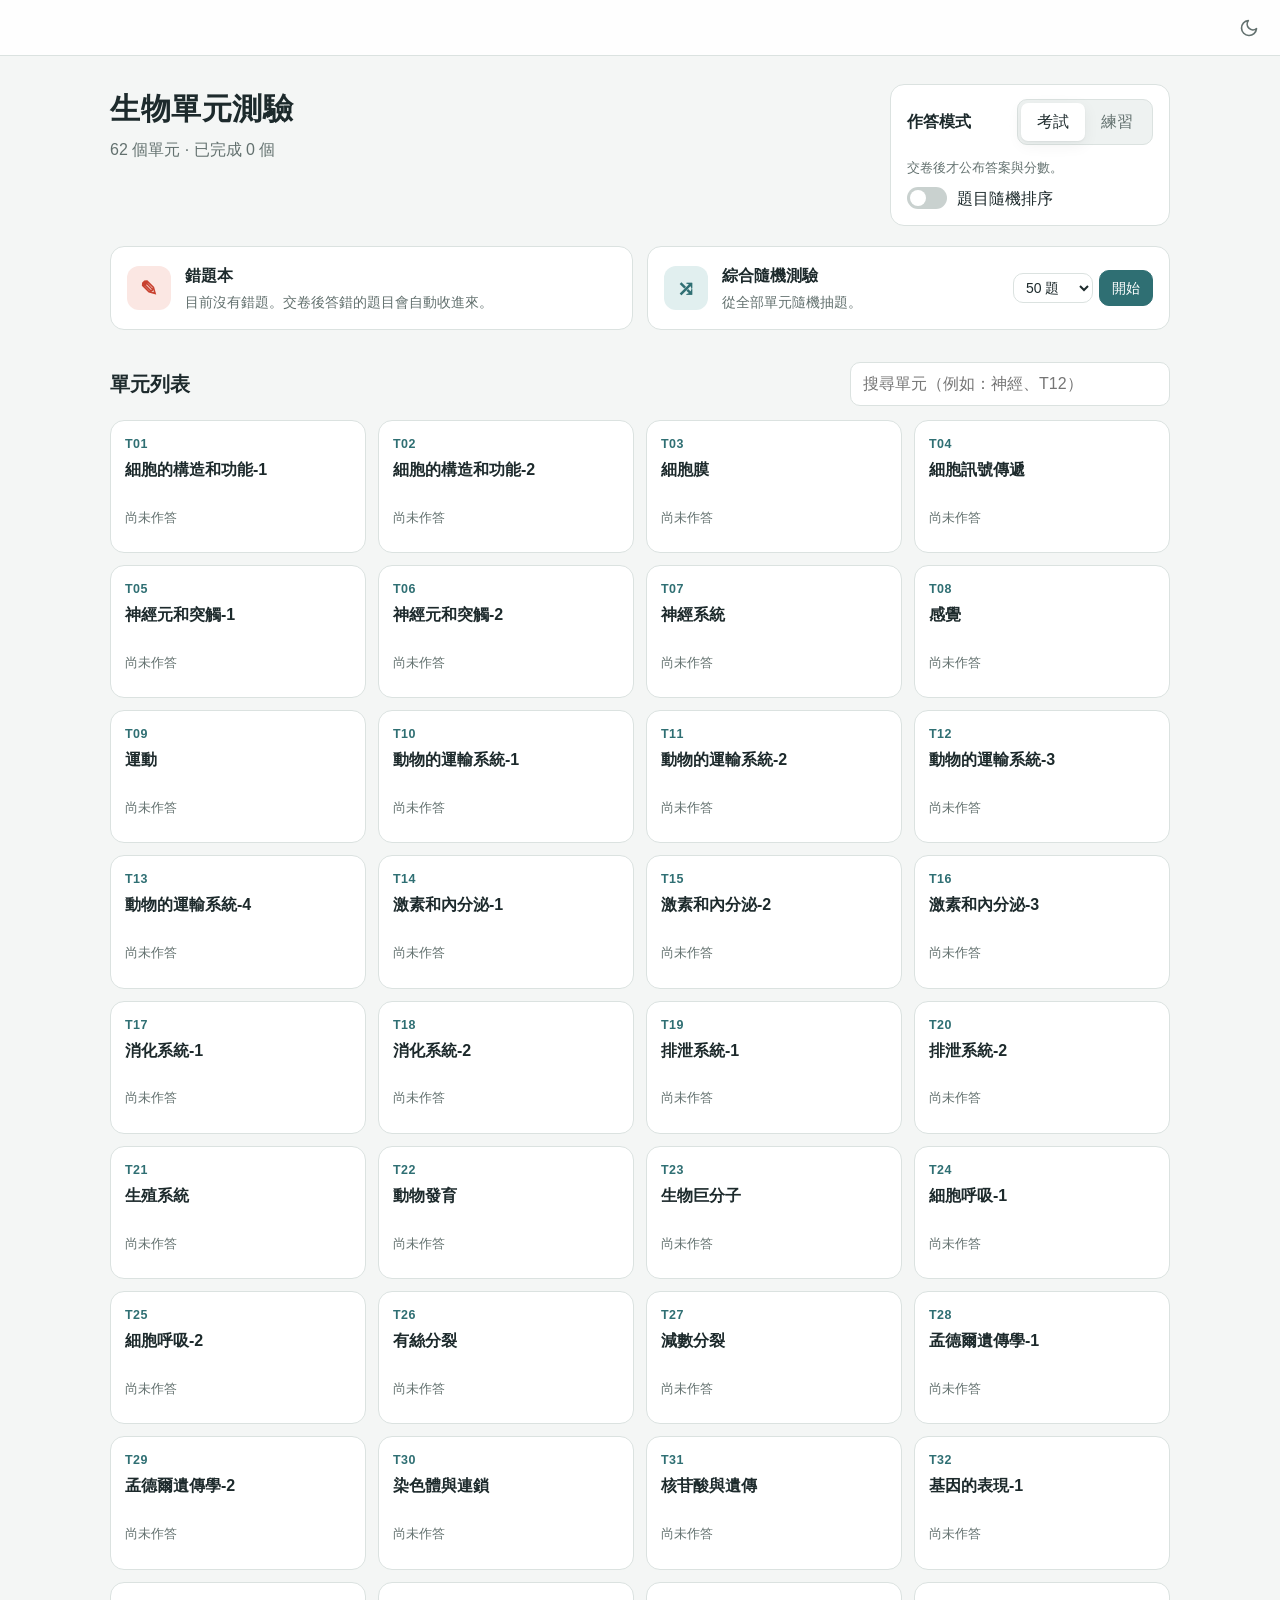
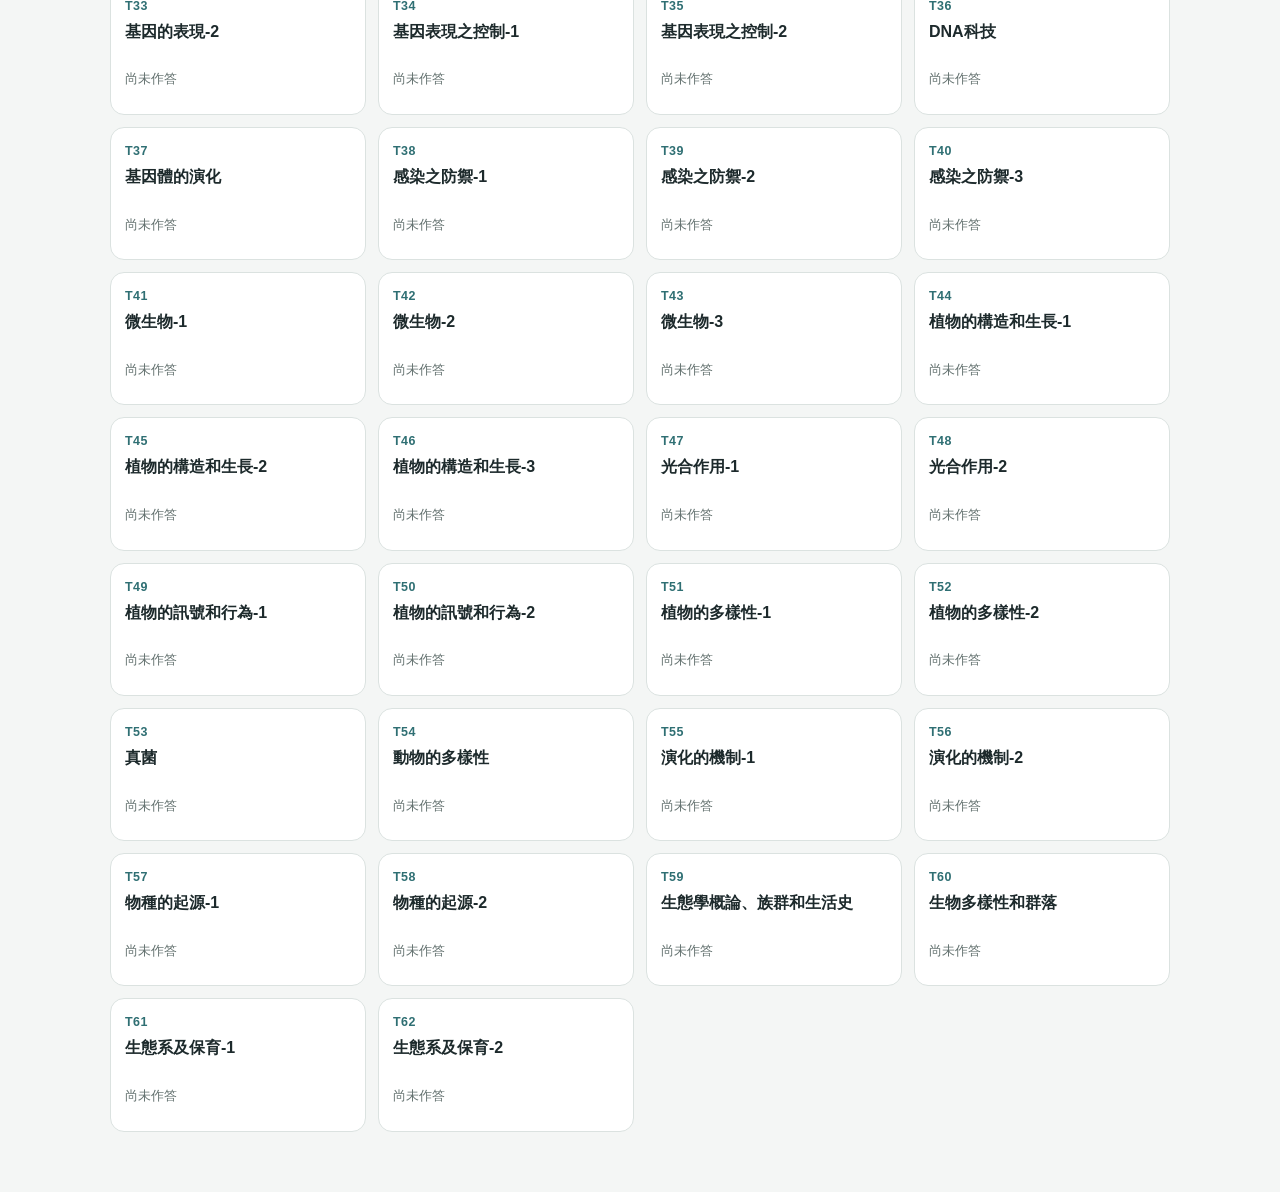
==== index.html @ 356a54e3 "優化測驗系統版面與功能 - 首頁改為單元卡片，可搜尋並顯示最佳成績 - 新增考試／練習模式、題目隨機排序、計時 - 作答進度自動保存，重新整理可續作 - 交卷後成績頁、逐題檢討、重做錯題 - 跨單元錯" ====
<!DOCTYPE html>
<html lang="zh-Hant">
<head>
    <meta charset="UTF-8">
    <meta name="viewport" content="width=device-width, initial-scale=1.0">
    <meta name="theme-color" content="#2f5d62">
    <title>生物單元測驗</title>
    <link rel="stylesheet" href="styles.css">
</head>
<body>
    <header class="topbar">
        <button class="icon-btn" id="homeBtn" title="回首頁" aria-label="回首頁">
            <svg viewBox="0 0 24 24" width="20" height="20" fill="none" stroke="currentColor" stroke-width="2" stroke-linecap="round" stroke-linejoin="round"><path d="M3 10.5 12 3l9 7.5"/><path d="M5 9.5V21h14V9.5"/></svg>
        </button>
        <div class="topbar-title" id="topbarTitle">生物單元測驗</div>
        <div class="topbar-right">
            <span class="timer" id="timer" hidden>00:00</span>
            <button class="icon-btn" id="themeBtn" title="切換深色／淺色" aria-label="切換深色／淺色">
                <svg viewBox="0 0 24 24" width="20" height="20" fill="none" stroke="currentColor" stroke-width="2" stroke-linecap="round" stroke-linejoin="round"><path d="M21 12.8A9 9 0 1 1 11.2 3a7 7 0 0 0 9.8 9.8z"/></svg>
            </button>
        </div>
        <div class="topbar-progress" id="topbarProgress"><span></span></div>
    </header>

    <!-- 首頁 -->
    <section id="view-home" class="view" hidden></section>

    <!-- 作答／檢討 -->
    <section id="view-quiz" class="view" hidden>
        <div class="quiz-layout">
            <aside class="navpanel" id="navpanel" aria-label="題目導覽">
                <div class="navpanel-head">
                    <div class="navpanel-stats" id="navStats"></div>
                    <button class="icon-btn only-mobile" id="closeNavBtn" aria-label="關閉">✕</button>
                </div>
                <div class="seg small" id="reviewFilter" hidden>
                    <button data-filter="all" class="active">全部</button>
                    <button data-filter="wrong">錯題</button>
                    <button data-filter="marked">標記</button>
                </div>
                <div class="qgrid" id="qgrid"></div>
                <div class="legend" id="legend"></div>
                <button class="btn primary block" id="submitBtn">交卷並計分</button>
                <button class="btn block" id="toResultBtn" hidden>查看成績</button>
            </aside>
            <div class="nav-backdrop" id="navBackdrop" hidden></div>
            <main class="qpanel">
                <article class="qcard" id="qcard"></article>
                <div class="qactions">
                    <button class="btn" id="prevBtn">← 上一題</button>
                    <button class="btn only-mobile" id="openNavBtn">題號</button>
                    <button class="btn" id="markBtn">☆ 標記</button>
                    <button class="btn primary" id="nextBtn">下一題 →</button>
                </div>
                <p class="kbd-hint">快捷鍵：<kbd>←</kbd><kbd>→</kbd> 換題　<kbd>1</kbd>–<kbd>5</kbd> 或 <kbd>A</kbd>–<kbd>E</kbd> 選答　<kbd>M</kbd> 標記　<kbd>Enter</kbd> 確認答案（練習模式）</p>
            </main>
        </div>
    </section>

    <!-- 成績 -->
    <section id="view-result" class="view" hidden></section>

    <dialog id="modal" class="modal">
        <form method="dialog">
            <h3 id="modalTitle"></h3>
            <div id="modalBody"></div>
            <div class="modal-actions" id="modalActions"></div>
        </form>
    </dialog>

    <dialog id="lightbox" class="lightbox">
        <form method="dialog"><button class="lightbox-close" aria-label="關閉">✕</button></form>
        <img id="lightboxImg" alt="放大圖片">
    </dialog>

    <div class="toast" id="toast" role="status" aria-live="polite"></div>

    <script src="script.js"></script>
</body>
</html>
---- styles.css ----
/* ========== 色彩與尺寸 ========== */
:root {
    --bg: #f4f6f5;
    --surface: #ffffff;
    --surface-2: #eef2f1;
    --border: #dbe2e0;
    --text: #1d2a2c;
    --muted: #63716f;
    --primary: #2f6f73;
    --primary-hover: #245a5d;
    --primary-soft: #e1efef;
    --on-primary: #ffffff;
    --ok: #1e8a4c;
    --ok-soft: #e3f4ea;
    --bad: #c8412f;
    --bad-soft: #fbe7e3;
    --warn: #b7791f;
    --mark: #e0a100;
    --blank: #c9d1cf;
    --shadow: 0 1px 2px rgba(20, 40, 40, .06), 0 4px 16px rgba(20, 40, 40, .06);
    --radius: 14px;
    --radius-sm: 10px;
    --topbar-h: 56px;
    color-scheme: light;
}

@media (prefers-color-scheme: dark) {
    :root:not([data-theme="light"]) {
        --bg: #111716;
        --surface: #182120;
        --surface-2: #1f2a29;
        --border: #2c3a38;
        --text: #e4ecea;
        --muted: #92a19e;
        --primary: #5fb3b3;
        --primary-hover: #77c4c4;
        --primary-soft: #1c3434;
        --on-primary: #0d1716;
        --ok: #4cc27f;
        --ok-soft: #173323;
        --bad: #f0715f;
        --bad-soft: #3a1f1b;
        --warn: #e0a64a;
        --mark: #f2c14e;
        --blank: #3a4846;
        --shadow: 0 1px 2px rgba(0, 0, 0, .3), 0 6px 20px rgba(0, 0, 0, .25);
        color-scheme: dark;
    }
}

:root[data-theme="dark"] {
    --bg: #111716;
    --surface: #182120;
    --surface-2: #1f2a29;
    --border: #2c3a38;
    --text: #e4ecea;
    --muted: #92a19e;
    --primary: #5fb3b3;
    --primary-hover: #77c4c4;
    --primary-soft: #1c3434;
    --on-primary: #0d1716;
    --ok: #4cc27f;
    --ok-soft: #173323;
    --bad: #f0715f;
    --bad-soft: #3a1f1b;
    --warn: #e0a64a;
    --mark: #f2c14e;
    --blank: #3a4846;
    --shadow: 0 1px 2px rgba(0, 0, 0, .3), 0 6px 20px rgba(0, 0, 0, .25);
    color-scheme: dark;
}

/* ========== 基礎 ========== */
* { box-sizing: border-box; }

html { -webkit-text-size-adjust: 100%; }

body {
    margin: 0;
    background: var(--bg);
    color: var(--text);
    font-family: -apple-system, BlinkMacSystemFont, "Segoe UI", "PingFang TC", "Noto Sans TC", "Microsoft JhengHei", sans-serif;
    font-size: 16px;
    line-height: 1.6;
    min-height: 100vh;
}

button, input, select { font: inherit; color: inherit; }
button { cursor: pointer; }
[hidden] { display: none !important; }
.muted { color: var(--muted); }
.small { font-size: .875rem; }
.ok { color: var(--ok); }
.bad { color: var(--bad); }
.error { color: var(--bad); text-align: center; padding: 40px 0; }

kbd {
    display: inline-block;
    min-width: 1.6em;
    padding: 0 .35em;
    margin: 0 1px;
    border: 1px solid var(--border);
    border-bottom-width: 2px;
    border-radius: 5px;
    background: var(--surface);
    font-family: inherit;
    font-size: .8em;
    text-align: center;
}

:focus-visible { outline: 2px solid var(--primary); outline-offset: 2px; }

/* ========== 按鈕 ========== */
.btn {
    display: inline-flex;
    align-items: center;
    justify-content: center;
    gap: 6px;
    padding: 10px 18px;
    border: 1px solid var(--border);
    border-radius: var(--radius-sm);
    background: var(--surface);
    font-weight: 500;
    transition: background .15s, border-color .15s, transform .1s;
    white-space: nowrap;
}
.btn:hover:not(:disabled) { background: var(--surface-2); }
.btn:active:not(:disabled) { transform: translateY(1px); }
.btn:disabled { opacity: .45; cursor: not-allowed; }
.btn.primary { background: var(--primary); border-color: var(--primary); color: var(--on-primary); }
.btn.primary:hover:not(:disabled) { background: var(--primary-hover); border-color: var(--primary-hover); }
.btn.danger.primary { background: var(--bad); border-color: var(--bad); color: #fff; }
.btn.ghost { background: transparent; border-color: transparent; color: var(--muted); }
.btn.ghost:hover { background: var(--surface-2); color: var(--text); }
.btn.small { padding: 6px 12px; font-size: .875rem; }
.btn.block { width: 100%; }
.btn.marked { color: var(--mark); border-color: var(--mark); }

.icon-btn {
    display: inline-grid;
    place-items: center;
    width: 38px;
    height: 38px;
    border: 0;
    border-radius: 10px;
    background: transparent;
    color: var(--muted);
}
.icon-btn:hover { background: var(--surface-2); color: var(--text); }

.seg {
    display: inline-flex;
    padding: 3px;
    border-radius: 10px;
    background: var(--surface-2);
    border: 1px solid var(--border);
}
.seg button {
    border: 0;
    background: transparent;
    padding: 6px 16px;
    border-radius: 7px;
    color: var(--muted);
    font-weight: 500;
}
.seg button.active { background: var(--surface); color: var(--text); box-shadow: var(--shadow); }
.seg.small { width: 100%; }
.seg.small button { flex: 1; padding: 4px 8px; font-size: .85rem; }

.select, .search {
    border: 1px solid var(--border);
    border-radius: var(--radius-sm);
    background: var(--surface);
    padding: 8px 12px;
}
.select.small { padding: 5px 8px; font-size: .875rem; }

.switch { display: inline-flex; align-items: center; gap: 10px; cursor: pointer; user-select: none; }
.switch input { position: absolute; opacity: 0; pointer-events: none; }
.switch-track {
    position: relative;
    width: 40px;
    height: 22px;
    border-radius: 11px;
    background: var(--blank);
    transition: background .2s;
    flex-shrink: 0;
}
.switch-track::after {
    content: "";
    position: absolute;
    top: 3px;
    left: 3px;
    width: 16px;
    height: 16px;
    border-radius: 50%;
    background: #fff;
    transition: transform .2s;
}
.switch input:checked + .switch-track { background: var(--primary); }
.switch input:checked + .switch-track::after { transform: translateX(18px); }
.switch input:focus-visible + .switch-track { outline: 2px solid var(--primary); outline-offset: 2px; }

.chip {
    display: inline-block;
    padding: 2px 10px;
    border-radius: 999px;
    background: var(--primary-soft);
    color: var(--primary);
    font-size: .8rem;
    font-weight: 600;
}
.chip.multi { background: #fff1d6; color: #9a5b00; }
:root[data-theme="dark"] .chip.multi { background: #3a2e14; color: var(--mark); }
@media (prefers-color-scheme: dark) { :root:not([data-theme="light"]) .chip.multi { background: #3a2e14; color: var(--mark); } }
.chip.ghost { background: var(--surface-2); color: var(--muted); font-weight: 500; }

.badge {
    padding: 1px 8px;
    border-radius: 999px;
    background: var(--warn);
    color: #fff;
    font-size: .72rem;
    font-weight: 600;
}

/* ========== 頂欄 ========== */
.topbar {
    position: sticky;
    top: 0;
    z-index: 30;
    display: flex;
    align-items: center;
    gap: 8px;
    height: var(--topbar-h);
    padding: 0 12px;
    background: color-mix(in srgb, var(--surface) 88%, transparent);
    backdrop-filter: blur(10px);
    -webkit-backdrop-filter: blur(10px);
    border-bottom: 1px solid var(--border);
}
.topbar-title {
    flex: 1;
    min-width: 0;
    font-weight: 700;
    white-space: nowrap;
    overflow: hidden;
    text-overflow: ellipsis;
}
body[data-view="home"] .topbar-title { padding-left: 6px; }
.topbar-right { display: flex; align-items: center; gap: 4px; }
.timer {
    font-variant-numeric: tabular-nums;
    font-weight: 600;
    color: var(--muted);
    padding: 4px 10px;
    border-radius: 8px;
    background: var(--surface-2);
    font-size: .9rem;
}
.topbar-progress {
    position: absolute;
    left: 0;
    right: 0;
    bottom: -1px;
    height: 3px;
}
.topbar-progress span {
    display: block;
    height: 100%;
    width: 0;
    background: var(--primary);
    transition: width .3s ease;
}

/* ========== 首頁 ========== */
.home { max-width: 1100px; margin: 0 auto; padding: 28px 20px 60px; }

.hero {
    display: flex;
    justify-content: space-between;
    align-items: flex-start;
    gap: 20px;
    flex-wrap: wrap;
    margin-bottom: 20px;
}
.hero h1 { margin: 0; font-size: 1.9rem; letter-spacing: .02em; }
.hero p { margin: 4px 0 0; }

.settings-card {
    background: var(--surface);
    border: 1px solid var(--border);
    border-radius: var(--radius);
    padding: 14px 16px;
    min-width: 280px;
    display: flex;
    flex-direction: column;
    gap: 8px;
}
.setting { display: flex; align-items: center; justify-content: space-between; gap: 12px; }
.setting-label { font-weight: 600; }
.setting-desc { margin: 0; font-size: .82rem; }

.resume {
    display: flex;
    justify-content: space-between;
    align-items: center;
    gap: 16px;
    flex-wrap: wrap;
    padding: 16px 18px;
    margin-bottom: 20px;
    border-radius: var(--radius);
    background: var(--primary-soft);
    border: 1px solid color-mix(in srgb, var(--primary) 30%, transparent);
}
.resume-label { font-size: .78rem; font-weight: 700; color: var(--primary); letter-spacing: .05em; }
.resume-title { font-weight: 700; font-size: 1.1rem; }
.resume-actions { display: flex; gap: 8px; }

.tools {
    display: grid;
    grid-template-columns: repeat(auto-fit, minmax(300px, 1fr));
    gap: 14px;
    margin-bottom: 32px;
}
.tool-card {
    display: flex;
    align-items: center;
    gap: 14px;
    padding: 16px;
    background: var(--surface);
    border: 1px solid var(--border);
    border-radius: var(--radius);
}
.tool-icon {
    display: grid;
    place-items: center;
    width: 44px;
    height: 44px;
    flex-shrink: 0;
    border-radius: 12px;
    font-size: 1.3rem;
    font-weight: 700;
}
.tool-icon.wrong { background: var(--bad-soft); color: var(--bad); }
.tool-icon.random { background: var(--primary-soft); color: var(--primary); }
.tool-body { flex: 1; min-width: 0; }
.tool-body h3 { margin: 0; font-size: 1rem; }
.tool-body p { margin: 2px 0 0; }
.tool-actions { display: flex; gap: 6px; align-items: center; flex-shrink: 0; }

.units-head {
    display: flex;
    justify-content: space-between;
    align-items: center;
    gap: 12px;
    flex-wrap: wrap;
    margin-bottom: 14px;
}
.units-head h2 { margin: 0; font-size: 1.25rem; }
.search { width: min(320px, 100%); }

.units {
    display: grid;
    grid-template-columns: repeat(auto-fill, minmax(220px, 1fr));
    gap: 12px;
}
.unit {
    display: flex;
    flex-direction: column;
    gap: 4px;
    text-align: left;
    padding: 14px 14px 12px;
    background: var(--surface);
    border: 1px solid var(--border);
    border-radius: var(--radius);
    transition: border-color .15s, box-shadow .15s, transform .15s;
}
@media (hover: hover) {
    .unit:hover { border-color: var(--primary); box-shadow: var(--shadow); transform: translateY(-2px); }
}
.unit-top { display: flex; justify-content: space-between; align-items: center; }
.unit-id { font-size: .78rem; font-weight: 700; color: var(--primary); letter-spacing: .04em; }
.unit-name { font-weight: 600; line-height: 1.4; min-height: 2.8em; }
.unit-meta { font-size: .8rem; color: var(--muted); }
.unit-meta b { color: var(--text); }
.unit-bar { height: 4px; border-radius: 2px; background: var(--surface-2); overflow: hidden; margin-top: 4px; }
.unit-bar span { display: block; height: 100%; background: var(--blank); }
.unit.good .unit-bar span { background: var(--ok); }
.unit.ok .unit-bar span { background: var(--warn); }
.unit.low .unit-bar span { background: var(--bad); }
.empty { grid-column: 1 / -1; text-align: center; padding: 30px 0; }

/* ========== 作答版面 ========== */
.quiz-layout {
    display: grid;
    grid-template-columns: 280px minmax(0, 1fr);
    gap: 24px;
    max-width: 1200px;
    margin: 0 auto;
    padding: 24px 20px 40px;
}

.navpanel {
    position: sticky;
    top: calc(var(--topbar-h) + 24px);
    align-self: start;
    max-height: calc(100vh - var(--topbar-h) - 48px);
    display: flex;
    flex-direction: column;
    gap: 14px;
    padding: 16px;
    background: var(--surface);
    border: 1px solid var(--border);
    border-radius: var(--radius);
}
.navpanel-head { display: flex; justify-content: space-between; align-items: center; }
.navpanel-stats { font-size: .9rem; color: var(--muted); }
.navpanel-stats b { color: var(--text); font-size: 1.05rem; }

.qgrid {
    display: grid;
    grid-template-columns: repeat(auto-fill, minmax(38px, 1fr));
    gap: 6px;
    overflow-y: auto;
    padding: 3px;
    margin: -3px;
}
.qnum {
    position: relative;
    aspect-ratio: 1;
    min-height: 36px;
    border: 1px solid var(--border);
    border-radius: 8px;
    background: var(--surface);
    font-size: .85rem;
    font-weight: 600;
    font-variant-numeric: tabular-nums;
    color: var(--muted);
    transition: background .15s, transform .1s;
}
.qnum:hover { border-color: var(--primary); }
.qnum.st-answered { background: var(--primary); border-color: var(--primary); color: var(--on-primary); }
.qnum.st-correct { background: var(--ok-soft); border-color: var(--ok); color: var(--ok); }
.qnum.st-wrong { background: var(--bad-soft); border-color: var(--bad); color: var(--bad); }
.qnum.current { outline: 2px solid var(--text); outline-offset: 1px; }
.qnum.marked::after {
    content: "";
    position: absolute;
    top: -3px;
    right: -3px;
    width: 10px;
    height: 10px;
    border-radius: 50%;
    background: var(--mark);
    border: 2px solid var(--surface);
}

.legend { display: flex; flex-wrap: wrap; gap: 4px 12px; font-size: .78rem; color: var(--muted); }
.legend span { display: inline-flex; align-items: center; gap: 5px; }
.dot { width: 10px; height: 10px; border-radius: 3px; border: 1px solid var(--border); display: inline-block; }
.dot.st-answered { background: var(--primary); border-color: var(--primary); }
.dot.st-correct { background: var(--ok-soft); border-color: var(--ok); }
.dot.st-wrong { background: var(--bad-soft); border-color: var(--bad); }
.dot.st-blank { background: var(--surface); }
.dot.marked { background: var(--mark); border-color: var(--mark); border-radius: 50%; }

.qpanel { min-width: 0; }

.qcard {
    background: var(--surface);
    border: 1px solid var(--border);
    border-radius: var(--radius);
    padding: 26px 28px;
    box-shadow: var(--shadow);
    scroll-margin-top: calc(var(--topbar-h) + 12px);
}
.qcard.enter { animation: cardIn .25s ease-out; }
@keyframes cardIn {
    from { opacity: 0; transform: translateY(6px); }
    to { opacity: 1; transform: none; }
}
@media (prefers-reduced-motion: reduce) { .qcard.enter { animation: none; } }

.qmeta { display: flex; align-items: center; flex-wrap: wrap; gap: 8px; margin-bottom: 12px; }
.qno { font-weight: 700; color: var(--primary); }
.qno small { color: var(--muted); font-weight: 500; }
.qtext { margin: 0 0 16px; font-size: 1.2rem; font-weight: 600; line-height: 1.65; white-space: pre-line; }
.hint { margin: -6px 0 12px; }

.qimages { display: flex; flex-wrap: wrap; gap: 10px; margin-bottom: 16px; }
.question-image {
    max-width: 100%;
    max-height: 360px;
    border-radius: 8px;
    border: 1px solid var(--border);
    background: #fff;
    cursor: zoom-in;
}
.option-image {
    display: block;
    max-width: 100%;
    max-height: 200px;
    margin-top: 6px;
    border-radius: 6px;
    background: #fff;
    cursor: zoom-in;
}

.options { display: flex; flex-direction: column; gap: 10px; }
.opt {
    display: flex;
    align-items: flex-start;
    gap: 12px;
    width: 100%;
    padding: 12px 14px;
    text-align: left;
    background: var(--surface);
    border: 1.5px solid var(--border);
    border-radius: var(--radius-sm);
    line-height: 1.55;
    transition: border-color .15s, background .15s;
}
@media (hover: hover) {
    .opt:hover:not([aria-disabled]) { border-color: var(--primary); background: var(--surface-2); }
}
.opt[aria-disabled] { cursor: default; }
.opt-key {
    display: grid;
    place-items: center;
    flex-shrink: 0;
    width: 28px;
    height: 28px;
    border-radius: 50%;
    border: 1.5px solid var(--border);
    font-weight: 700;
    font-size: .9rem;
    color: var(--muted);
    transition: all .15s;
}
.opt-key.square { border-radius: 7px; }
.opt-text { flex: 1; min-width: 0; padding-top: 1px; overflow-wrap: anywhere; }
.opt-flag {
    flex-shrink: 0;
    align-self: center;
    font-size: .75rem;
    font-weight: 700;
    padding: 2px 8px;
    border-radius: 999px;
}
.opt-flag.ok { background: var(--ok); color: #fff; }
.opt-flag.bad { background: var(--bad); color: #fff; }

.opt.selected { border-color: var(--primary); background: var(--primary-soft); }
.opt.selected .opt-key { background: var(--primary); border-color: var(--primary); color: var(--on-primary); }
.opt.is-answer { border-color: var(--ok); background: var(--ok-soft); }
.opt.is-answer .opt-key { background: var(--ok); border-color: var(--ok); color: #fff; }
.opt.is-wrong { border-color: var(--bad); background: var(--bad-soft); }
.opt.is-wrong .opt-key { background: var(--bad); border-color: var(--bad); color: #fff; }

#confirmBtn { margin-top: 16px; }

.feedback {
    margin-top: 18px;
    padding: 12px 16px;
    border-radius: var(--radius-sm);
    font-weight: 600;
}
.feedback.correct { background: var(--ok-soft); color: var(--ok); }
.feedback.wrong, .feedback.blank { background: var(--bad-soft); color: var(--bad); }
.feedback .small { font-weight: 500; margin-top: 2px; }

.qactions {
    display: flex;
    gap: 10px;
    margin-top: 16px;
}
.qactions #nextBtn { margin-left: auto; min-width: 120px; }

.kbd-hint { margin: 18px 0 0; font-size: .78rem; color: var(--muted); text-align: center; line-height: 2; }

.only-mobile { display: none !important; }
.nav-backdrop { display: none; }

/* ========== 成績 ========== */
.result { max-width: 960px; margin: 0 auto; padding: 32px 20px 60px; }
.result-hero {
    display: flex;
    gap: 32px;
    align-items: center;
    padding: 28px;
    background: var(--surface);
    border: 1px solid var(--border);
    border-radius: var(--radius);
    box-shadow: var(--shadow);
    flex-wrap: wrap;
}
.ring { position: relative; width: 170px; height: 170px; flex-shrink: 0; margin: 0 auto; }
.ring svg { width: 100%; height: 100%; transform: rotate(-90deg); }
.ring circle { fill: none; stroke-width: 10; }
.ring-bg { stroke: var(--surface-2); }
.ring-fg { stroke: var(--primary); stroke-linecap: round; transition: stroke-dashoffset .8s ease; }
.ring-label {
    position: absolute;
    inset: 0;
    display: flex;
    flex-direction: column;
    align-items: center;
    justify-content: center;
}
.ring-label b { font-size: 2.4rem; line-height: 1; font-variant-numeric: tabular-nums; }
.ring-label span { color: var(--muted); font-size: .85rem; margin-top: 4px; }

.result-summary { flex: 1; min-width: 260px; }
.result-summary h1 { margin: 0; font-size: 1.4rem; }
.lead { margin: 4px 0 16px; color: var(--muted); }
.stats { display: grid; grid-template-columns: repeat(5, 1fr); gap: 8px; margin-bottom: 12px; }
.stat {
    padding: 10px 8px;
    border-radius: var(--radius-sm);
    background: var(--surface-2);
    text-align: center;
}
.stat span { display: block; font-size: .75rem; color: var(--muted); }
.stat b { font-size: 1.2rem; font-variant-numeric: tabular-nums; }
.stat.ok b { color: var(--ok); }
.stat.bad b { color: var(--bad); }
.result-actions { display: flex; flex-wrap: wrap; gap: 8px; margin-top: 16px; }

.section-title { font-size: 1.15rem; margin: 32px 0 12px; }
.wrong-list { display: flex; flex-direction: column; gap: 8px; }
.wrong-item {
    display: grid;
    grid-template-columns: auto 1fr auto;
    align-items: center;
    gap: 14px;
    padding: 12px 14px;
    text-align: left;
    background: var(--surface);
    border: 1px solid var(--border);
    border-radius: var(--radius-sm);
    transition: border-color .15s;
}
.wrong-item:hover { border-color: var(--primary); }
.wrong-no {
    display: grid;
    place-items: center;
    width: 34px;
    height: 34px;
    border-radius: 8px;
    font-weight: 700;
    font-size: .85rem;
}
.wrong-no.st-wrong { background: var(--bad-soft); color: var(--bad); }
.wrong-no.st-blank { background: var(--surface-2); color: var(--muted); }
.wrong-text {
    display: -webkit-box;
    -webkit-line-clamp: 2;
    -webkit-box-orient: vertical;
    overflow: hidden;
    font-size: .92rem;
}
.wrong-ans { display: flex; flex-direction: column; align-items: flex-end; font-size: .82rem; font-weight: 600; white-space: nowrap; }
.all-correct { text-align: center; font-size: 1.2rem; padding: 32px 0; }

/* ========== 對話框 ========== */
.modal {
    width: min(420px, calc(100vw - 32px));
    padding: 22px 22px 18px;
    border: 1px solid var(--border);
    border-radius: var(--radius);
    background: var(--surface);
    color: var(--text);
    box-shadow: 0 20px 60px rgba(0, 0, 0, .25);
}
.modal::backdrop { background: rgba(10, 20, 20, .45); }
.modal h3 { margin: 0 0 8px; font-size: 1.15rem; }
.modal p { margin: 6px 0; }
.modal .warn { color: var(--warn); }
.modal-actions { display: flex; justify-content: flex-end; gap: 8px; margin-top: 18px; }

.lightbox {
    max-width: 96vw;
    max-height: 92vh;
    padding: 0;
    border: 0;
    border-radius: 10px;
    background: #fff;
    overflow: visible;
}
.lightbox::backdrop { background: rgba(0, 0, 0, .8); }
.lightbox img { display: block; max-width: 96vw; max-height: 92vh; object-fit: contain; border-radius: 10px; }
.lightbox-close {
    position: absolute;
    top: -14px;
    right: -14px;
    width: 34px;
    height: 34px;
    border: 0;
    border-radius: 50%;
    background: #fff;
    color: #222;
    box-shadow: 0 2px 8px rgba(0, 0, 0, .3);
}

.toast {
    position: fixed;
    left: 50%;
    bottom: 24px;
    z-index: 100;
    transform: translate(-50%, 20px);
    padding: 10px 18px;
    border-radius: 10px;
    background: var(--text);
    color: var(--bg);
    font-size: .9rem;
    opacity: 0;
    pointer-events: none;
    transition: opacity .2s, transform .2s;
}
.toast.show { opacity: 1; transform: translate(-50%, 0); }

/* ========== 響應式 ========== */
@media (max-width: 900px) {
    .quiz-layout { grid-template-columns: 1fr; padding: 16px 16px 96px; }
    .only-mobile { display: inline-flex !important; }

    .navpanel {
        position: fixed;
        top: auto;
        left: 0;
        right: 0;
        bottom: 0;
        z-index: 50;
        max-height: 75vh;
        border-radius: 18px 18px 0 0;
        border-bottom: 0;
        transform: translateY(105%);
        transition: transform .25s ease;
        box-shadow: 0 -10px 40px rgba(0, 0, 0, .2);
    }
    body.nav-open .navpanel { transform: none; }
    .nav-backdrop {
        display: block;
        position: fixed;
        inset: 0;
        z-index: 40;
        background: rgba(10, 20, 20, .4);
    }

    .qcard { padding: 20px 18px; }
    .qtext { font-size: 1.08rem; }

    .qactions {
        position: fixed;
        left: 0;
        right: 0;
        bottom: 0;
        z-index: 20;
        margin: 0;
        padding: 10px 16px calc(10px + env(safe-area-inset-bottom));
        background: color-mix(in srgb, var(--surface) 94%, transparent);
        backdrop-filter: blur(10px);
        -webkit-backdrop-filter: blur(10px);
        border-top: 1px solid var(--border);
    }
    .qactions .btn { flex: 1; padding: 10px 8px; }
    .qactions #nextBtn { margin-left: 0; min-width: 0; }
    .kbd-hint { display: none; }

    .stats { grid-template-columns: repeat(3, 1fr); }
}

@media (max-width: 560px) {
    .home { padding: 20px 16px 48px; }
    .hero h1 { font-size: 1.5rem; }
    .settings-card { min-width: 0; width: 100%; }
    .tools { grid-template-columns: 1fr; }
    .tool-card { flex-wrap: wrap; }
    .tool-actions { width: 100%; justify-content: flex-end; }
    .units { grid-template-columns: repeat(2, minmax(0, 1fr)); gap: 10px; }
    .unit { padding: 12px; }
    .unit-name { font-size: .92rem; }
    .search { width: 100%; }
    .result { padding: 20px 16px 48px; }
    .result-hero { padding: 20px; gap: 20px; }
    .ring { width: 140px; height: 140px; }
    .ring-label b { font-size: 2rem; }
    .result-actions .btn { flex: 1 1 calc(50% - 8px); }
    .wrong-item { grid-template-columns: auto 1fr; }
    .wrong-ans { grid-column: 2; flex-direction: row; gap: 12px; align-items: center; }
    .qactions .btn { font-size: .9rem; }
}

.tool-actions:empty { display: none; }
body[data-view="home"] .topbar-title { visibility: hidden; }
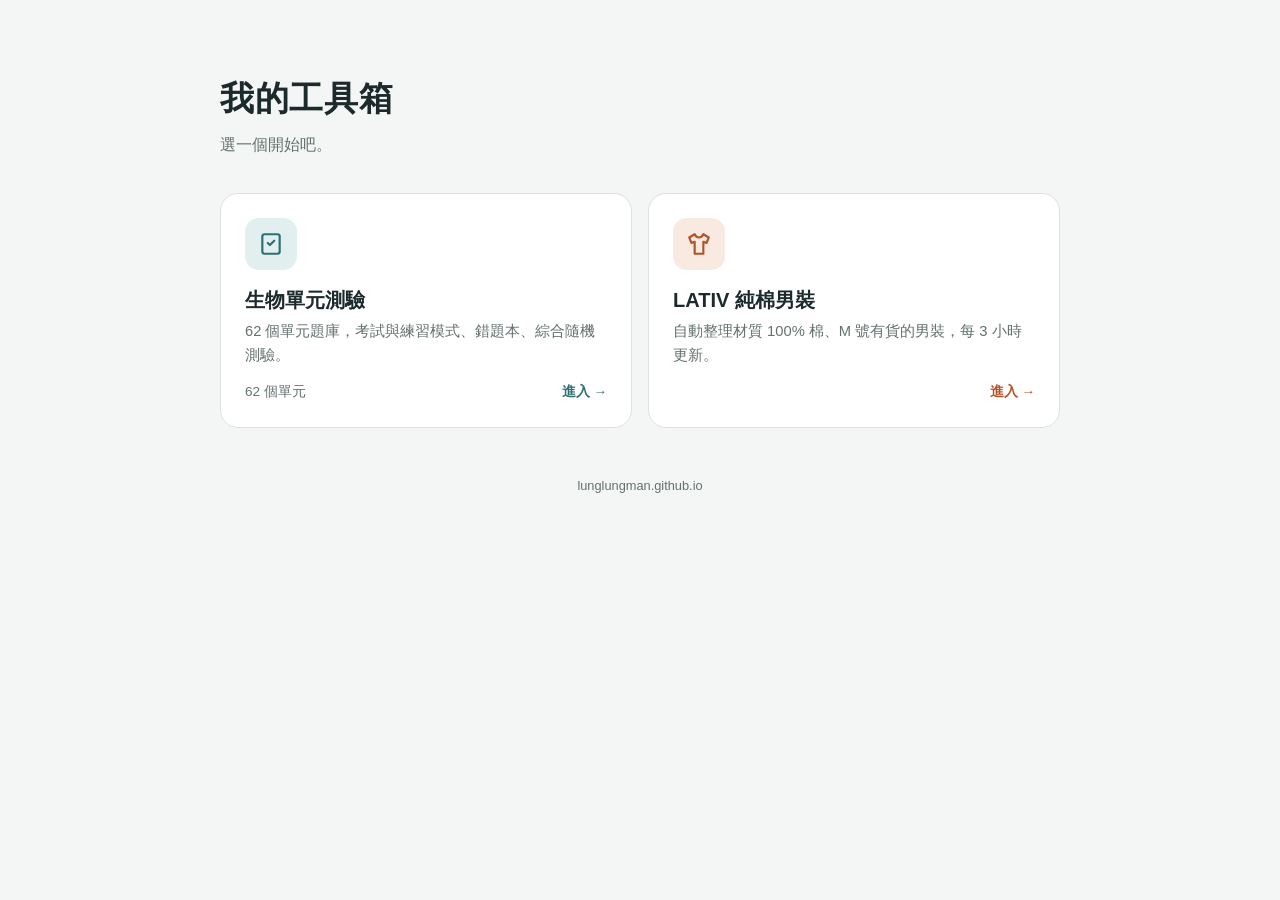
==== commit 3b83f30b: "網站改為多重入口，新增 LATIV 純棉男裝頁 - 根目錄改成入口首頁，測驗系統搬到 /quiz/ - 新增 /lativ/：顯示材質 100% 棉、M 號有貨的男裝 - scripts/lativ_" ====
--- a/index.html
+++ b/index.html
@@ -3,78 +3,105 @@
 <head>
     <meta charset="UTF-8">
     <meta name="viewport" content="width=device-width, initial-scale=1.0">
-    <meta name="theme-color" content="#2f5d62">
-    <title>生物單元測驗</title>
-    <link rel="stylesheet" href="styles.css">
+    <meta name="theme-color" content="#2f6f73">
+    <title>我的工具箱</title>
+    <style>
+        :root {
+            --bg: #f4f6f5; --surface: #fff; --surface-2: #eef2f1; --border: #dbe2e0;
+            --text: #1d2a2c; --muted: #63716f; --primary: #2f6f73; --primary-soft: #e1efef;
+            --accent: #b4532a; --accent-soft: #f8e9e1;
+            --shadow: 0 1px 2px rgba(20,40,40,.06), 0 8px 24px rgba(20,40,40,.08);
+            color-scheme: light;
+        }
+        @media (prefers-color-scheme: dark) {
+            :root {
+                --bg: #111716; --surface: #182120; --surface-2: #1f2a29; --border: #2c3a38;
+                --text: #e4ecea; --muted: #92a19e; --primary: #5fb3b3; --primary-soft: #1c3434;
+                --accent: #e58e62; --accent-soft: #3a2519;
+                --shadow: 0 1px 2px rgba(0,0,0,.3), 0 8px 24px rgba(0,0,0,.3);
+                color-scheme: dark;
+            }
+        }
+        * { box-sizing: border-box; }
+        body {
+            margin: 0; min-height: 100vh; background: var(--bg); color: var(--text);
+            font-family: -apple-system, BlinkMacSystemFont, "Segoe UI", "PingFang TC", "Noto Sans TC", "Microsoft JhengHei", sans-serif;
+            line-height: 1.6;
+        }
+        main { max-width: 880px; margin: 0 auto; padding: 72px 20px 48px; }
+        h1 { margin: 0; font-size: 2.1rem; letter-spacing: .02em; }
+        .sub { margin: 6px 0 36px; color: var(--muted); }
+        .grid { display: grid; grid-template-columns: repeat(auto-fit, minmax(300px, 1fr)); gap: 16px; }
+        .card {
+            display: flex; flex-direction: column; gap: 14px; padding: 24px;
+            background: var(--surface); border: 1px solid var(--border); border-radius: 18px;
+            color: inherit; text-decoration: none;
+            transition: transform .15s, box-shadow .15s, border-color .15s;
+        }
+        @media (hover: hover) {
+            .card:hover { transform: translateY(-3px); box-shadow: var(--shadow); border-color: var(--c); }
+        }
+        .card:focus-visible { outline: 2px solid var(--c); outline-offset: 3px; }
+        .icon {
+            display: grid; place-items: center; width: 52px; height: 52px; border-radius: 14px;
+            background: var(--c-soft); color: var(--c);
+        }
+        .card h2 { margin: 0; font-size: 1.25rem; }
+        .card p { margin: 4px 0 0; color: var(--muted); font-size: .92rem; }
+        .meta { margin-top: auto; display: flex; justify-content: space-between; align-items: center; font-size: .85rem; color: var(--muted); }
+        .go { font-weight: 600; color: var(--c); }
+        .quiz { --c: var(--primary); --c-soft: var(--primary-soft); }
+        .lativ { --c: var(--accent); --c-soft: var(--accent-soft); }
+        footer { margin-top: 48px; text-align: center; font-size: .8rem; color: var(--muted); }
+        @media (max-width: 560px) {
+            main { padding: 40px 16px 32px; }
+            h1 { font-size: 1.7rem; }
+            .sub { margin-bottom: 24px; }
+        }
+    </style>
 </head>
 <body>
-    <header class="topbar">
-        <button class="icon-btn" id="homeBtn" title="回首頁" aria-label="回首頁">
-            <svg viewBox="0 0 24 24" width="20" height="20" fill="none" stroke="currentColor" stroke-width="2" stroke-linecap="round" stroke-linejoin="round"><path d="M3 10.5 12 3l9 7.5"/><path d="M5 9.5V21h14V9.5"/></svg>
-        </button>
-        <div class="topbar-title" id="topbarTitle">生物單元測驗</div>
-        <div class="topbar-right">
-            <span class="timer" id="timer" hidden>00:00</span>
-            <button class="icon-btn" id="themeBtn" title="切換深色／淺色" aria-label="切換深色／淺色">
-                <svg viewBox="0 0 24 24" width="20" height="20" fill="none" stroke="currentColor" stroke-width="2" stroke-linecap="round" stroke-linejoin="round"><path d="M21 12.8A9 9 0 1 1 11.2 3a7 7 0 0 0 9.8 9.8z"/></svg>
-            </button>
+    <main>
+        <h1>我的工具箱</h1>
+        <p class="sub">選一個開始吧。</p>
+        <div class="grid">
+            <a class="card quiz" href="quiz/">
+                <div class="icon">
+                    <svg viewBox="0 0 24 24" width="26" height="26" fill="none" stroke="currentColor" stroke-width="2" stroke-linecap="round" stroke-linejoin="round"><path d="M9 11l2 2 4-4"/><rect x="4" y="3" width="16" height="18" rx="2"/></svg>
+                </div>
+                <div>
+                    <h2>生物單元測驗</h2>
+                    <p>62 個單元題庫，考試與練習模式、錯題本、綜合隨機測驗。</p>
+                </div>
+                <div class="meta"><span id="quizMeta">&nbsp;</span><span class="go">進入 →</span></div>
+            </a>
+            <a class="card lativ" href="lativ/">
+                <div class="icon">
+                    <svg viewBox="0 0 24 24" width="26" height="26" fill="none" stroke="currentColor" stroke-width="2" stroke-linecap="round" stroke-linejoin="round"><path d="M8 3l-5 3 2 5 3-1v11h8V10l3 1 2-5-5-3c-1 2-2.5 3-4 3S9 5 8 3z"/></svg>
+                </div>
+                <div>
+                    <h2>LATIV 純棉男裝</h2>
+                    <p>自動整理材質 100% 棉、M 號有貨的男裝，每 3 小時更新。</p>
+                </div>
+                <div class="meta"><span id="lativMeta">&nbsp;</span><span class="go">進入 →</span></div>
+            </a>
         </div>
-        <div class="topbar-progress" id="topbarProgress"><span></span></div>
-    </header>
-
-    <!-- 首頁 -->
-    <section id="view-home" class="view" hidden></section>
-
-    <!-- 作答／檢討 -->
-    <section id="view-quiz" class="view" hidden>
-        <div class="quiz-layout">
-            <aside class="navpanel" id="navpanel" aria-label="題目導覽">
-                <div class="navpanel-head">
-                    <div class="navpanel-stats" id="navStats"></div>
-                    <button class="icon-btn only-mobile" id="closeNavBtn" aria-label="關閉">✕</button>
-                </div>
-                <div class="seg small" id="reviewFilter" hidden>
-                    <button data-filter="all" class="active">全部</button>
-                    <button data-filter="wrong">錯題</button>
-                    <button data-filter="marked">標記</button>
-                </div>
-                <div class="qgrid" id="qgrid"></div>
-                <div class="legend" id="legend"></div>
-                <button class="btn primary block" id="submitBtn">交卷並計分</button>
-                <button class="btn block" id="toResultBtn" hidden>查看成績</button>
-            </aside>
-            <div class="nav-backdrop" id="navBackdrop" hidden></div>
-            <main class="qpanel">
-                <article class="qcard" id="qcard"></article>
-                <div class="qactions">
-                    <button class="btn" id="prevBtn">← 上一題</button>
-                    <button class="btn only-mobile" id="openNavBtn">題號</button>
-                    <button class="btn" id="markBtn">☆ 標記</button>
-                    <button class="btn primary" id="nextBtn">下一題 →</button>
-                </div>
-                <p class="kbd-hint">快捷鍵：<kbd>←</kbd><kbd>→</kbd> 換題　<kbd>1</kbd>–<kbd>5</kbd> 或 <kbd>A</kbd>–<kbd>E</kbd> 選答　<kbd>M</kbd> 標記　<kbd>Enter</kbd> 確認答案（練習模式）</p>
-            </main>
-        </div>
-    </section>
-
-    <!-- 成績 -->
-    <section id="view-result" class="view" hidden></section>
-
-    <dialog id="modal" class="modal">
-        <form method="dialog">
-            <h3 id="modalTitle"></h3>
-            <div id="modalBody"></div>
-            <div class="modal-actions" id="modalActions"></div>
-        </form>
-    </dialog>
-
-    <dialog id="lightbox" class="lightbox">
-        <form method="dialog"><button class="lightbox-close" aria-label="關閉">✕</button></form>
-        <img id="lightboxImg" alt="放大圖片">
-    </dialog>
-
-    <div class="toast" id="toast" role="status" aria-live="polite"></div>
-
-    <script src="script.js"></script>
+        <footer>lunglungman.github.io</footer>
+    </main>
+    <script>
+        (async () => {
+            try {
+                const d = await (await fetch('lativ/data.json', { cache: 'no-cache' })).json();
+                const t = new Date(d.updated);
+                document.getElementById('lativMeta').textContent =
+                    `${d.count} 件 · ${t.getMonth() + 1}/${t.getDate()} ${String(t.getHours()).padStart(2, '0')}:${String(t.getMinutes()).padStart(2, '0')} 更新`;
+            } catch { /* 尚未有資料 */ }
+            try {
+                const h = JSON.parse(localStorage.getItem('bioquiz.history') || '{}');
+                const n = Object.keys(h).length;
+                document.getElementById('quizMeta').textContent = n ? `已完成 ${n} 個單元` : '62 個單元';
+            } catch { /* ignore */ }
+        })();
+    </script>
 </body>
 </html>
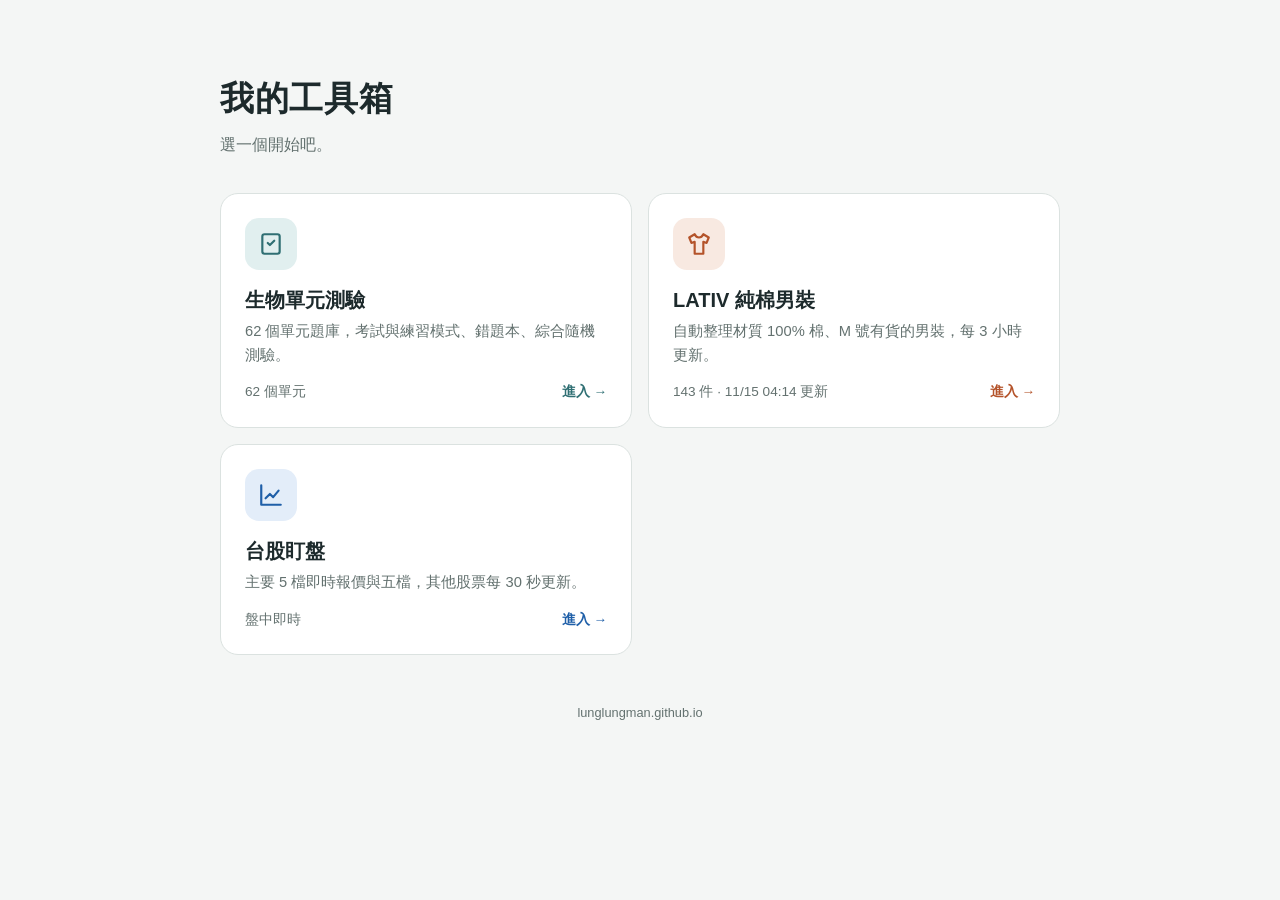
==== commit e89dd972: "新增台股盯盤頁 - /stocks/：主要 5 檔用富果行情 API（約 6 秒更新、可展開五檔），其他股票用證交所（約 30 秒更新） - workers/stock-proxy.js：部署在 Cl" ====
--- a/index.html
+++ b/index.html
@@ -9,7 +9,7 @@
         :root {
             --bg: #f4f6f5; --surface: #fff; --surface-2: #eef2f1; --border: #dbe2e0;
             --text: #1d2a2c; --muted: #63716f; --primary: #2f6f73; --primary-soft: #e1efef;
-            --accent: #b4532a; --accent-soft: #f8e9e1;
+            --accent: #b4532a; --accent-soft: #f8e9e1; --blue: #1f5fa8; --blue-soft: #e3edf9;
             --shadow: 0 1px 2px rgba(20,40,40,.06), 0 8px 24px rgba(20,40,40,.08);
             color-scheme: light;
         }
@@ -17,7 +17,7 @@
             :root {
                 --bg: #111716; --surface: #182120; --surface-2: #1f2a29; --border: #2c3a38;
                 --text: #e4ecea; --muted: #92a19e; --primary: #5fb3b3; --primary-soft: #1c3434;
-                --accent: #e58e62; --accent-soft: #3a2519;
+                --accent: #e58e62; --accent-soft: #3a2519; --blue: #6ea8ec; --blue-soft: #1a2a3d;
                 --shadow: 0 1px 2px rgba(0,0,0,.3), 0 8px 24px rgba(0,0,0,.3);
                 color-scheme: dark;
             }
@@ -52,6 +52,7 @@
         .go { font-weight: 600; color: var(--c); }
         .quiz { --c: var(--primary); --c-soft: var(--primary-soft); }
         .lativ { --c: var(--accent); --c-soft: var(--accent-soft); }
+        .stocks { --c: var(--blue); --c-soft: var(--blue-soft); }
         footer { margin-top: 48px; text-align: center; font-size: .8rem; color: var(--muted); }
         @media (max-width: 560px) {
             main { padding: 40px 16px 32px; }
@@ -85,6 +86,16 @@
                 </div>
                 <div class="meta"><span id="lativMeta">&nbsp;</span><span class="go">進入 →</span></div>
             </a>
+            <a class="card stocks" href="stocks/">
+                <div class="icon">
+                    <svg viewBox="0 0 24 24" width="26" height="26" fill="none" stroke="currentColor" stroke-width="2" stroke-linecap="round" stroke-linejoin="round"><path d="M3 3v18h18"/><path d="M7 15l4-4 3 3 5-6"/></svg>
+                </div>
+                <div>
+                    <h2>台股盯盤</h2>
+                    <p>主要 5 檔即時報價與五檔，其他股票每 30 秒更新。</p>
+                </div>
+                <div class="meta"><span>盤中即時</span><span class="go">進入 →</span></div>
+            </a>
         </div>
         <footer>lunglungman.github.io</footer>
     </main>
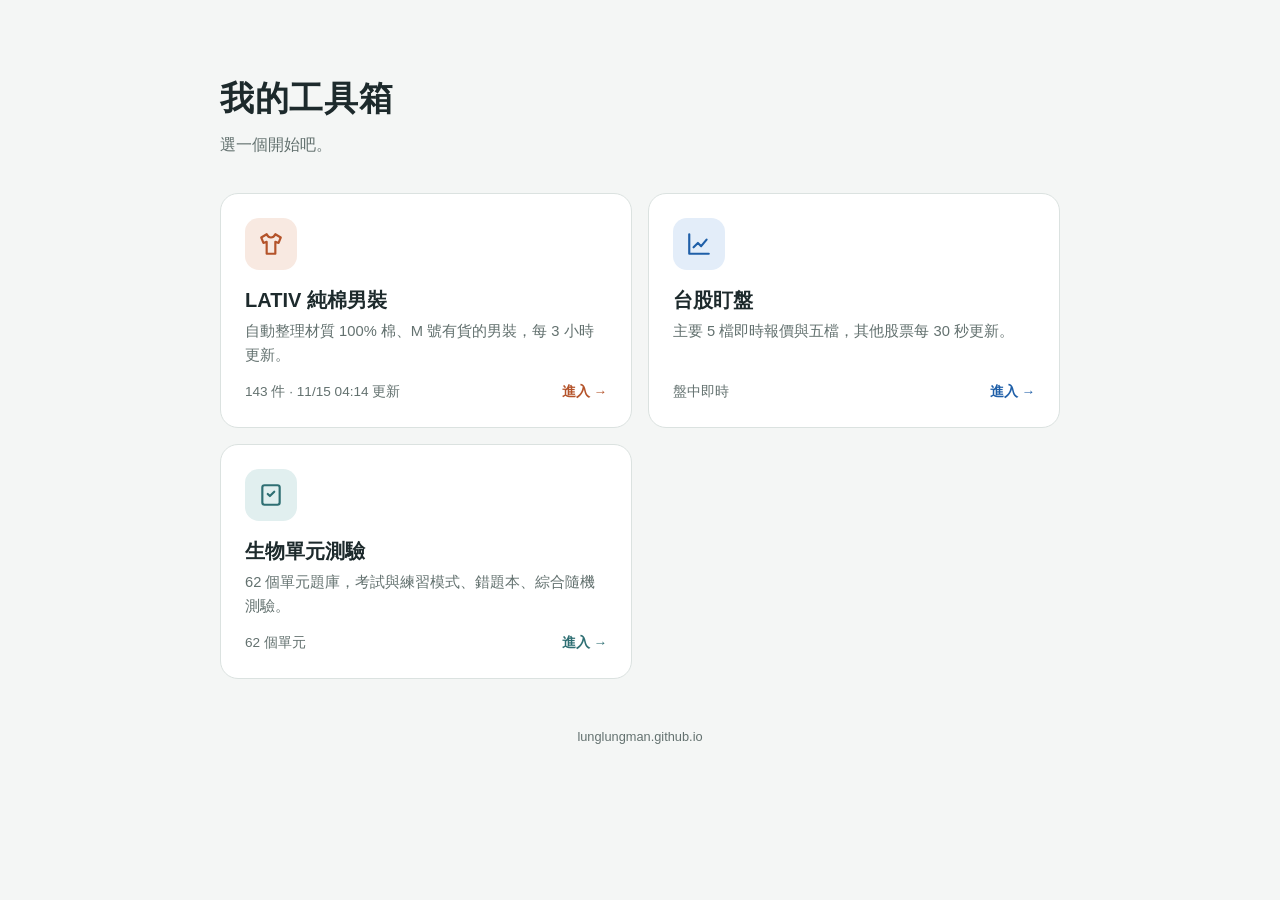
==== commit d76f6193: "入口首頁排列：LATIV 左上、台股右上、測驗左下 Co-Authored-By: Claude Opus 5.5 <noreply@anthropic.com> Claude-Session: ht" ====
--- a/index.html
+++ b/index.html
@@ -31,7 +31,7 @@
         main { max-width: 880px; margin: 0 auto; padding: 72px 20px 48px; }
         h1 { margin: 0; font-size: 2.1rem; letter-spacing: .02em; }
         .sub { margin: 6px 0 36px; color: var(--muted); }
-        .grid { display: grid; grid-template-columns: repeat(auto-fit, minmax(300px, 1fr)); gap: 16px; }
+        .grid { display: grid; grid-template-columns: repeat(2, minmax(0, 1fr)); gap: 16px; }
         .card {
             display: flex; flex-direction: column; gap: 14px; padding: 24px;
             background: var(--surface); border: 1px solid var(--border); border-radius: 18px;
@@ -58,6 +58,7 @@
             main { padding: 40px 16px 32px; }
             h1 { font-size: 1.7rem; }
             .sub { margin-bottom: 24px; }
+            .grid { grid-template-columns: 1fr; }
         }
     </style>
 </head>
@@ -66,16 +67,6 @@
         <h1>我的工具箱</h1>
         <p class="sub">選一個開始吧。</p>
         <div class="grid">
-            <a class="card quiz" href="quiz/">
-                <div class="icon">
-                    <svg viewBox="0 0 24 24" width="26" height="26" fill="none" stroke="currentColor" stroke-width="2" stroke-linecap="round" stroke-linejoin="round"><path d="M9 11l2 2 4-4"/><rect x="4" y="3" width="16" height="18" rx="2"/></svg>
-                </div>
-                <div>
-                    <h2>生物單元測驗</h2>
-                    <p>62 個單元題庫，考試與練習模式、錯題本、綜合隨機測驗。</p>
-                </div>
-                <div class="meta"><span id="quizMeta">&nbsp;</span><span class="go">進入 →</span></div>
-            </a>
             <a class="card lativ" href="lativ/">
                 <div class="icon">
                     <svg viewBox="0 0 24 24" width="26" height="26" fill="none" stroke="currentColor" stroke-width="2" stroke-linecap="round" stroke-linejoin="round"><path d="M8 3l-5 3 2 5 3-1v11h8V10l3 1 2-5-5-3c-1 2-2.5 3-4 3S9 5 8 3z"/></svg>
@@ -95,6 +86,16 @@
                     <p>主要 5 檔即時報價與五檔，其他股票每 30 秒更新。</p>
                 </div>
                 <div class="meta"><span>盤中即時</span><span class="go">進入 →</span></div>
+            </a>
+            <a class="card quiz" href="quiz/">
+                <div class="icon">
+                    <svg viewBox="0 0 24 24" width="26" height="26" fill="none" stroke="currentColor" stroke-width="2" stroke-linecap="round" stroke-linejoin="round"><path d="M9 11l2 2 4-4"/><rect x="4" y="3" width="16" height="18" rx="2"/></svg>
+                </div>
+                <div>
+                    <h2>生物單元測驗</h2>
+                    <p>62 個單元題庫，考試與練習模式、錯題本、綜合隨機測驗。</p>
+                </div>
+                <div class="meta"><span id="quizMeta">&nbsp;</span><span class="go">進入 →</span></div>
             </a>
         </div>
         <footer>lunglungman.github.io</footer>
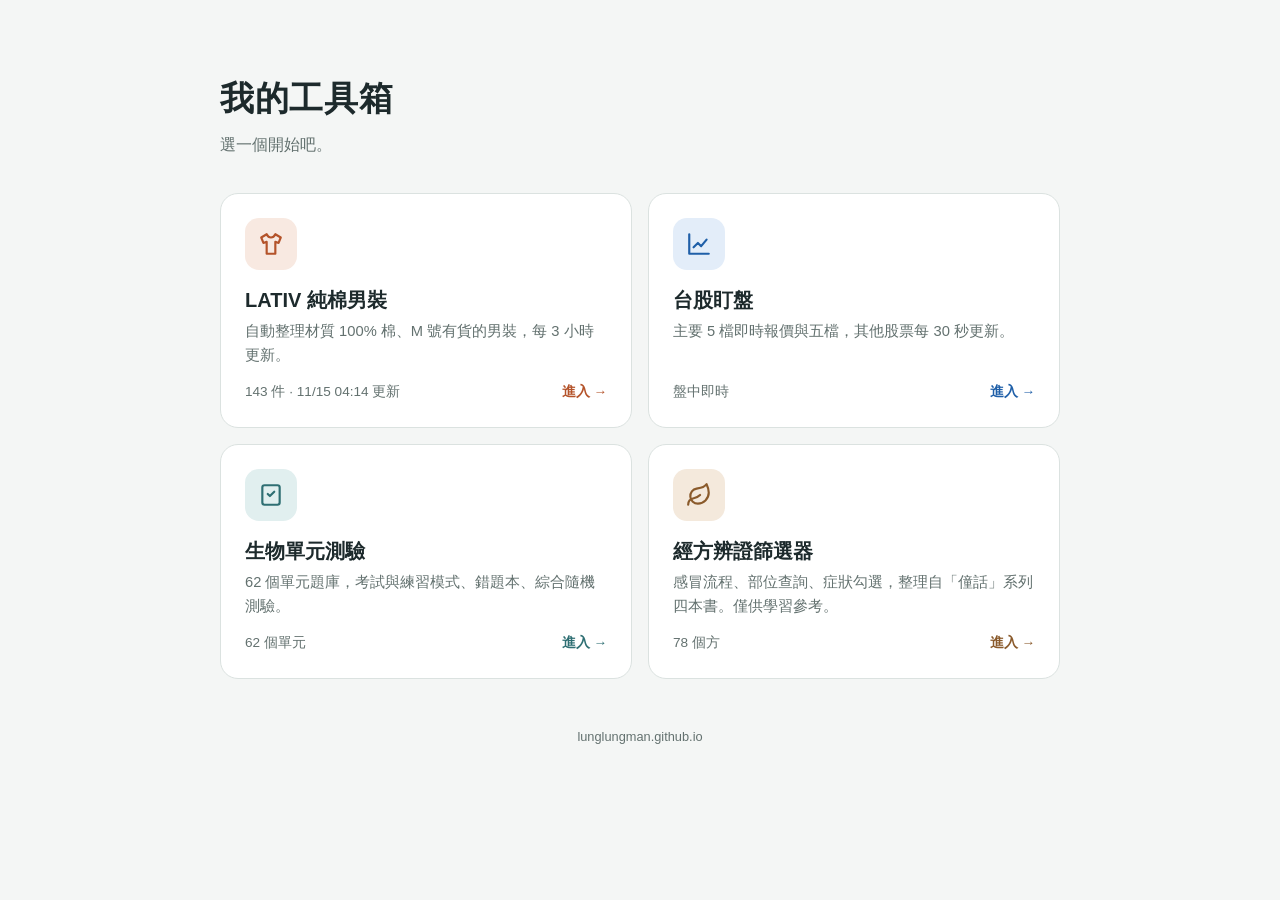
==== commit 9cf29484: "新增經方辨證篩選器（tcm/）並加入首頁入口 整理自「僮話」系列四本書的辨證邏輯：感冒判斷流程、部位查詢、 症狀勾選排序、方劑索引；只列判斷規則與方名，不列劑量，附免責與就醫警示。  Co-Autho" ====
--- a/index.html
+++ b/index.html
@@ -9,7 +9,7 @@
         :root {
             --bg: #f4f6f5; --surface: #fff; --surface-2: #eef2f1; --border: #dbe2e0;
             --text: #1d2a2c; --muted: #63716f; --primary: #2f6f73; --primary-soft: #e1efef;
-            --accent: #b4532a; --accent-soft: #f8e9e1; --blue: #1f5fa8; --blue-soft: #e3edf9;
+            --accent: #b4532a; --accent-soft: #f8e9e1; --blue: #1f5fa8; --blue-soft: #e3edf9; --herb: #8a5a2b; --herb-soft: #f4e9dc;
             --shadow: 0 1px 2px rgba(20,40,40,.06), 0 8px 24px rgba(20,40,40,.08);
             color-scheme: light;
         }
@@ -17,7 +17,7 @@
             :root {
                 --bg: #111716; --surface: #182120; --surface-2: #1f2a29; --border: #2c3a38;
                 --text: #e4ecea; --muted: #92a19e; --primary: #5fb3b3; --primary-soft: #1c3434;
-                --accent: #e58e62; --accent-soft: #3a2519; --blue: #6ea8ec; --blue-soft: #1a2a3d;
+                --accent: #e58e62; --accent-soft: #3a2519; --blue: #6ea8ec; --blue-soft: #1a2a3d; --herb: #d9a66a; --herb-soft: #33281b;
                 --shadow: 0 1px 2px rgba(0,0,0,.3), 0 8px 24px rgba(0,0,0,.3);
                 color-scheme: dark;
             }
@@ -53,6 +53,7 @@
         .quiz { --c: var(--primary); --c-soft: var(--primary-soft); }
         .lativ { --c: var(--accent); --c-soft: var(--accent-soft); }
         .stocks { --c: var(--blue); --c-soft: var(--blue-soft); }
+        .tcm { --c: var(--herb); --c-soft: var(--herb-soft); }
         footer { margin-top: 48px; text-align: center; font-size: .8rem; color: var(--muted); }
         @media (max-width: 560px) {
             main { padding: 40px 16px 32px; }
@@ -97,6 +98,16 @@
                 </div>
                 <div class="meta"><span id="quizMeta">&nbsp;</span><span class="go">進入 →</span></div>
             </a>
+            <a class="card tcm" href="tcm/">
+                <div class="icon">
+                    <svg viewBox="0 0 24 24" width="26" height="26" fill="none" stroke="currentColor" stroke-width="2" stroke-linecap="round" stroke-linejoin="round"><path d="M11 20A7 7 0 0 1 9.8 6.1C15.5 5 17 4.48 19 2c1 2 2 4.18 2 8 0 5.5-4.78 10-10 10z"/><path d="M2 21c0-3 1.85-5.36 5.08-6C9.5 14.52 12 13 13 12"/></svg>
+                </div>
+                <div>
+                    <h2>經方辨證篩選器</h2>
+                    <p>感冒流程、部位查詢、症狀勾選，整理自「僮話」系列四本書。僅供學習參考。</p>
+                </div>
+                <div class="meta"><span>78 個方</span><span class="go">進入 →</span></div>
+            </a>
         </div>
         <footer>lunglungman.github.io</footer>
     </main>
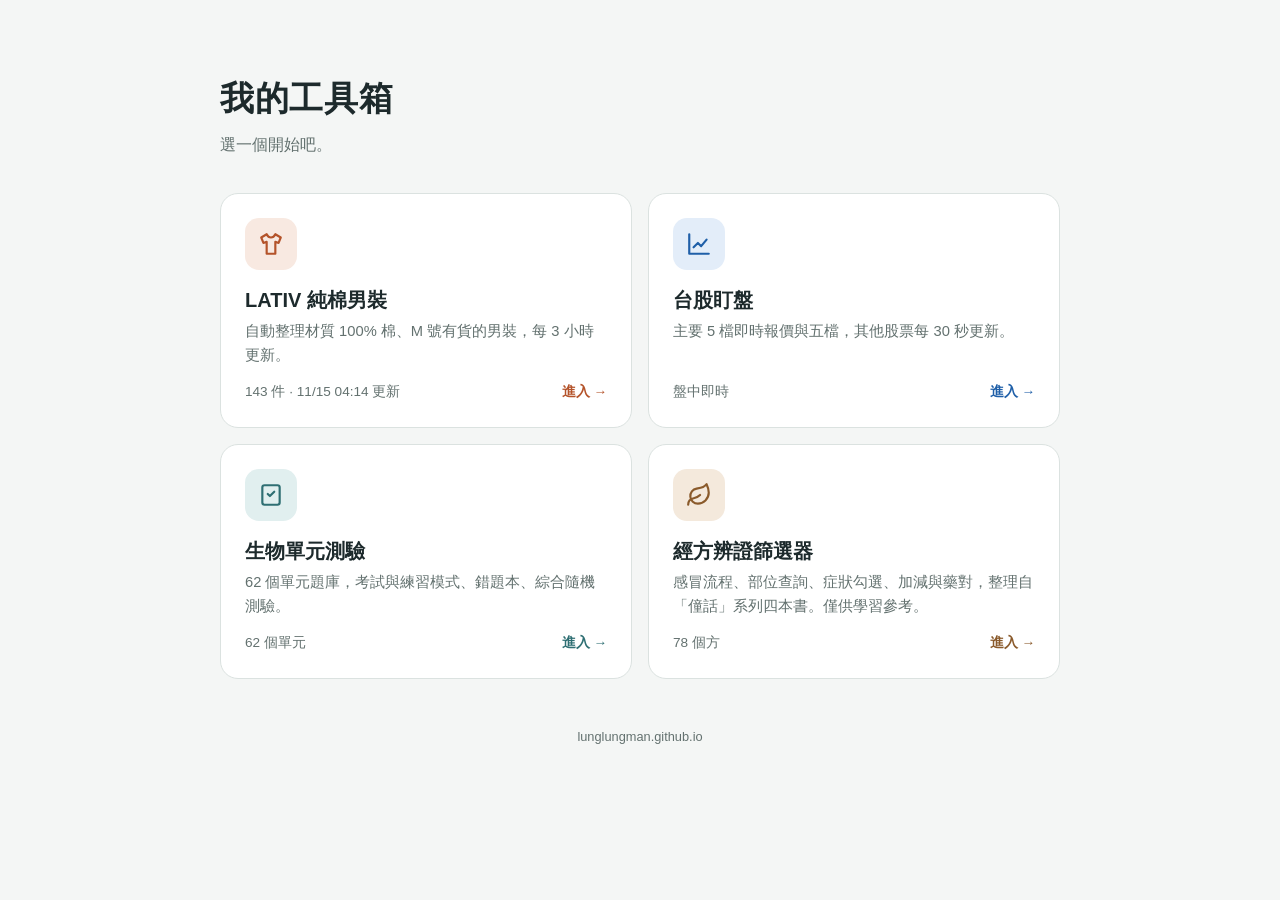
==== commit ca0c8040: "經方篩選器：加入組成與原典劑量、加減規則、藥對分頁 - 每個方加上組成與劑量（經方採《傷寒論》《金匱要略》原典漢制，後世方另註） - 方劑卡可展開「加減」：多了什麼證 → 怎麼加減 → 出處 - 新增" ====
--- a/index.html
+++ b/index.html
@@ -104,7 +104,7 @@
                 </div>
                 <div>
                     <h2>經方辨證篩選器</h2>
-                    <p>感冒流程、部位查詢、症狀勾選，整理自「僮話」系列四本書。僅供學習參考。</p>
+                    <p>感冒流程、部位查詢、症狀勾選、加減與藥對，整理自「僮話」系列四本書。僅供學習參考。</p>
                 </div>
                 <div class="meta"><span>78 個方</span><span class="go">進入 →</span></div>
             </a>
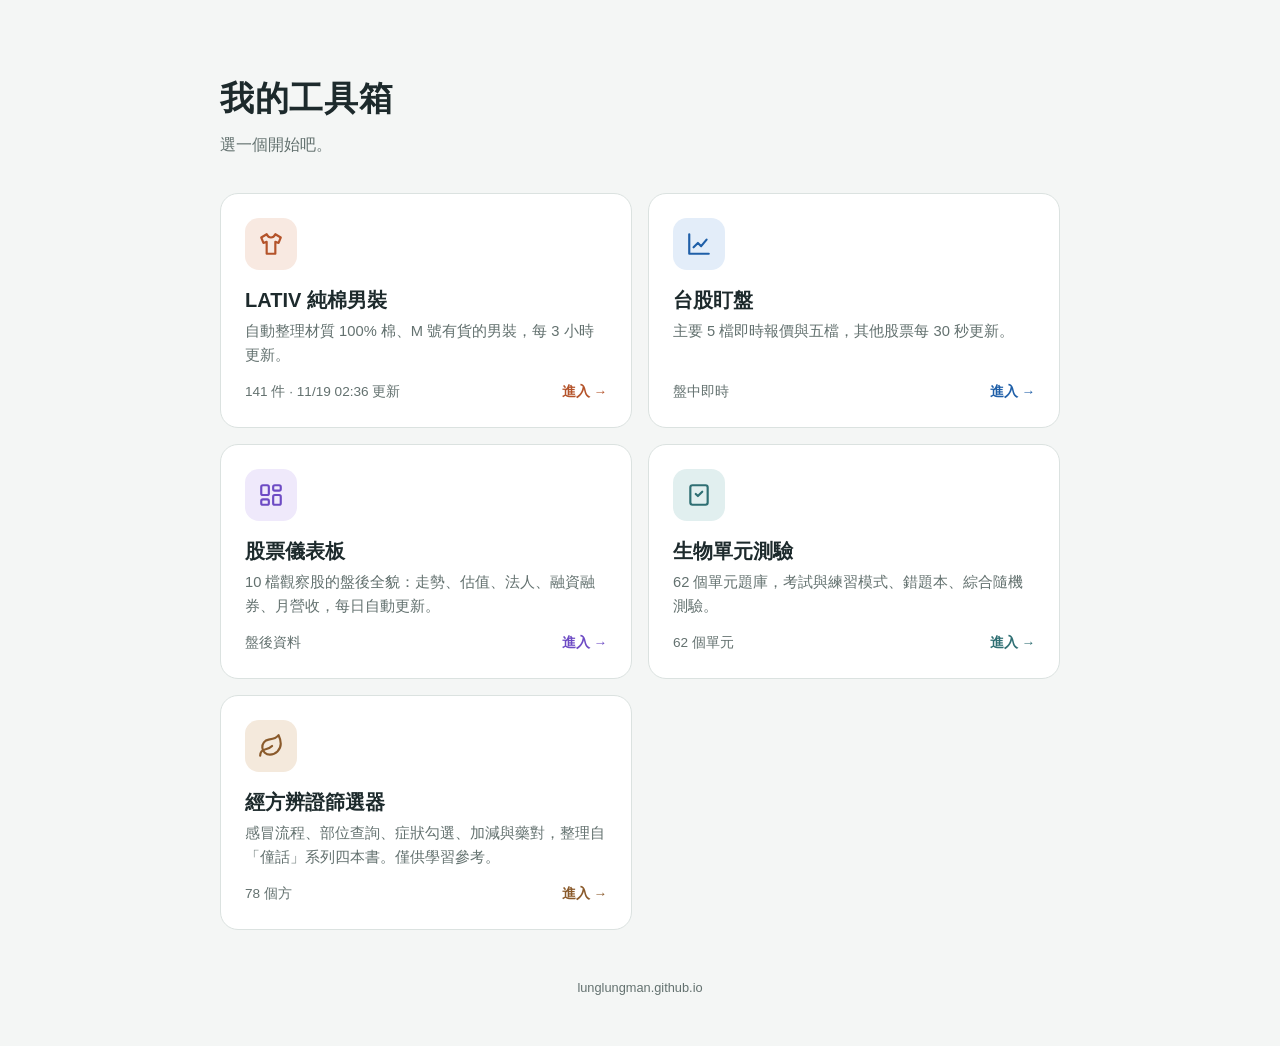
==== commit e6c42e92: "股票儀表板：外框、模組機制、共用圖表、規畫文件與 AGENTS.md - dashboard/：股票篩選（全部／主要／觀察／單檔）、版面開關、每 10 分鐘自動檢查新資料 - 模組介面與資料格式：do" ====
--- a/index.html
+++ b/index.html
@@ -9,7 +9,7 @@
         :root {
             --bg: #f4f6f5; --surface: #fff; --surface-2: #eef2f1; --border: #dbe2e0;
             --text: #1d2a2c; --muted: #63716f; --primary: #2f6f73; --primary-soft: #e1efef;
-            --accent: #b4532a; --accent-soft: #f8e9e1; --blue: #1f5fa8; --blue-soft: #e3edf9; --herb: #8a5a2b; --herb-soft: #f4e9dc;
+            --accent: #b4532a; --accent-soft: #f8e9e1; --blue: #1f5fa8; --blue-soft: #e3edf9; --violet: #6d4bc4; --violet-soft: #efe9fb; --herb: #8a5a2b; --herb-soft: #f4e9dc;
             --shadow: 0 1px 2px rgba(20,40,40,.06), 0 8px 24px rgba(20,40,40,.08);
             color-scheme: light;
         }
@@ -17,7 +17,7 @@
             :root {
                 --bg: #111716; --surface: #182120; --surface-2: #1f2a29; --border: #2c3a38;
                 --text: #e4ecea; --muted: #92a19e; --primary: #5fb3b3; --primary-soft: #1c3434;
-                --accent: #e58e62; --accent-soft: #3a2519; --blue: #6ea8ec; --blue-soft: #1a2a3d; --herb: #d9a66a; --herb-soft: #33281b;
+                --accent: #e58e62; --accent-soft: #3a2519; --blue: #6ea8ec; --blue-soft: #1a2a3d; --violet: #b49cf0; --violet-soft: #2a2140; --herb: #d9a66a; --herb-soft: #33281b;
                 --shadow: 0 1px 2px rgba(0,0,0,.3), 0 8px 24px rgba(0,0,0,.3);
                 color-scheme: dark;
             }
@@ -53,6 +53,7 @@
         .quiz { --c: var(--primary); --c-soft: var(--primary-soft); }
         .lativ { --c: var(--accent); --c-soft: var(--accent-soft); }
         .stocks { --c: var(--blue); --c-soft: var(--blue-soft); }
+        .dash { --c: var(--violet); --c-soft: var(--violet-soft); }
         .tcm { --c: var(--herb); --c-soft: var(--herb-soft); }
         footer { margin-top: 48px; text-align: center; font-size: .8rem; color: var(--muted); }
         @media (max-width: 560px) {
@@ -87,6 +88,16 @@
                     <p>主要 5 檔即時報價與五檔，其他股票每 30 秒更新。</p>
                 </div>
                 <div class="meta"><span>盤中即時</span><span class="go">進入 →</span></div>
+            </a>
+            <a class="card dash" href="dashboard/">
+                <div class="icon">
+                    <svg viewBox="0 0 24 24" width="26" height="26" fill="none" stroke="currentColor" stroke-width="2" stroke-linecap="round" stroke-linejoin="round"><rect x="3" y="3" width="7" height="9" rx="1.5"/><rect x="14" y="3" width="7" height="5" rx="1.5"/><rect x="14" y="12" width="7" height="9" rx="1.5"/><rect x="3" y="16" width="7" height="5" rx="1.5"/></svg>
+                </div>
+                <div>
+                    <h2>股票儀表板</h2>
+                    <p>10 檔觀察股的盤後全貌：走勢、估值、法人、融資融券、月營收，每日自動更新。</p>
+                </div>
+                <div class="meta"><span id="dashMeta">盤後資料</span><span class="go">進入 →</span></div>
             </a>
             <a class="card quiz" href="quiz/">
                 <div class="icon">
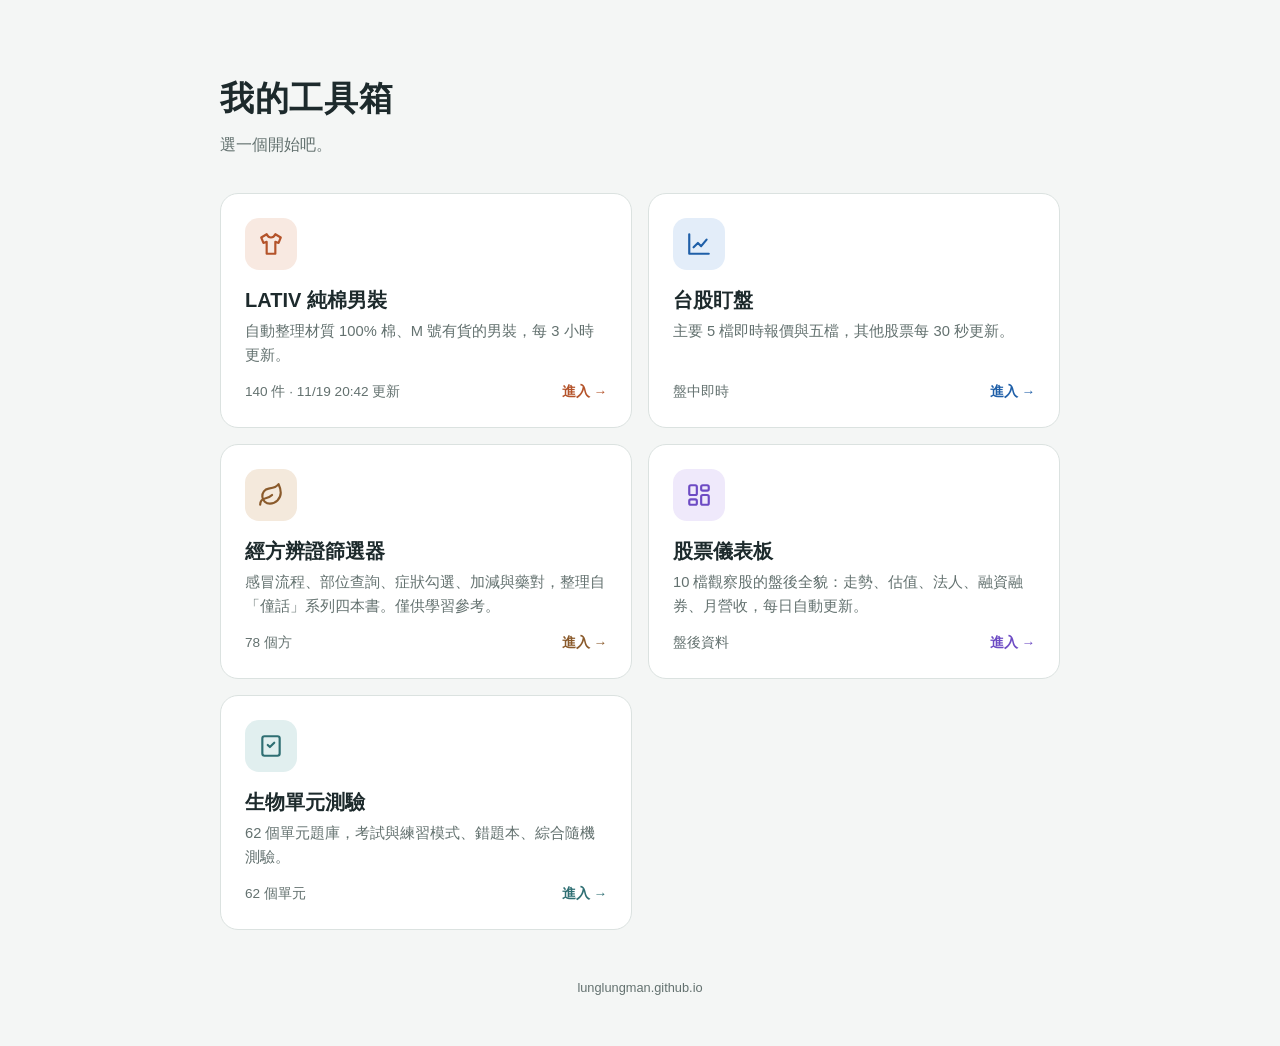
==== commit d63b5059: "入口首頁：股票儀表板移到右側，生物單元測驗移到最下面 Co-Authored-By: Claude Opus 5.5 <noreply@anthropic.com> Claude-Session: h" ====
--- a/index.html
+++ b/index.html
@@ -89,6 +89,16 @@
                 </div>
                 <div class="meta"><span>盤中即時</span><span class="go">進入 →</span></div>
             </a>
+            <a class="card tcm" href="tcm/">
+                <div class="icon">
+                    <svg viewBox="0 0 24 24" width="26" height="26" fill="none" stroke="currentColor" stroke-width="2" stroke-linecap="round" stroke-linejoin="round"><path d="M11 20A7 7 0 0 1 9.8 6.1C15.5 5 17 4.48 19 2c1 2 2 4.18 2 8 0 5.5-4.78 10-10 10z"/><path d="M2 21c0-3 1.85-5.36 5.08-6C9.5 14.52 12 13 13 12"/></svg>
+                </div>
+                <div>
+                    <h2>經方辨證篩選器</h2>
+                    <p>感冒流程、部位查詢、症狀勾選、加減與藥對，整理自「僮話」系列四本書。僅供學習參考。</p>
+                </div>
+                <div class="meta"><span>78 個方</span><span class="go">進入 →</span></div>
+            </a>
             <a class="card dash" href="dashboard/">
                 <div class="icon">
                     <svg viewBox="0 0 24 24" width="26" height="26" fill="none" stroke="currentColor" stroke-width="2" stroke-linecap="round" stroke-linejoin="round"><rect x="3" y="3" width="7" height="9" rx="1.5"/><rect x="14" y="3" width="7" height="5" rx="1.5"/><rect x="14" y="12" width="7" height="9" rx="1.5"/><rect x="3" y="16" width="7" height="5" rx="1.5"/></svg>
@@ -108,16 +118,6 @@
                     <p>62 個單元題庫，考試與練習模式、錯題本、綜合隨機測驗。</p>
                 </div>
                 <div class="meta"><span id="quizMeta">&nbsp;</span><span class="go">進入 →</span></div>
-            </a>
-            <a class="card tcm" href="tcm/">
-                <div class="icon">
-                    <svg viewBox="0 0 24 24" width="26" height="26" fill="none" stroke="currentColor" stroke-width="2" stroke-linecap="round" stroke-linejoin="round"><path d="M11 20A7 7 0 0 1 9.8 6.1C15.5 5 17 4.48 19 2c1 2 2 4.18 2 8 0 5.5-4.78 10-10 10z"/><path d="M2 21c0-3 1.85-5.36 5.08-6C9.5 14.52 12 13 13 12"/></svg>
-                </div>
-                <div>
-                    <h2>經方辨證篩選器</h2>
-                    <p>感冒流程、部位查詢、症狀勾選、加減與藥對，整理自「僮話」系列四本書。僅供學習參考。</p>
-                </div>
-                <div class="meta"><span>78 個方</span><span class="go">進入 →</span></div>
             </a>
         </div>
         <footer>lunglungman.github.io</footer>
